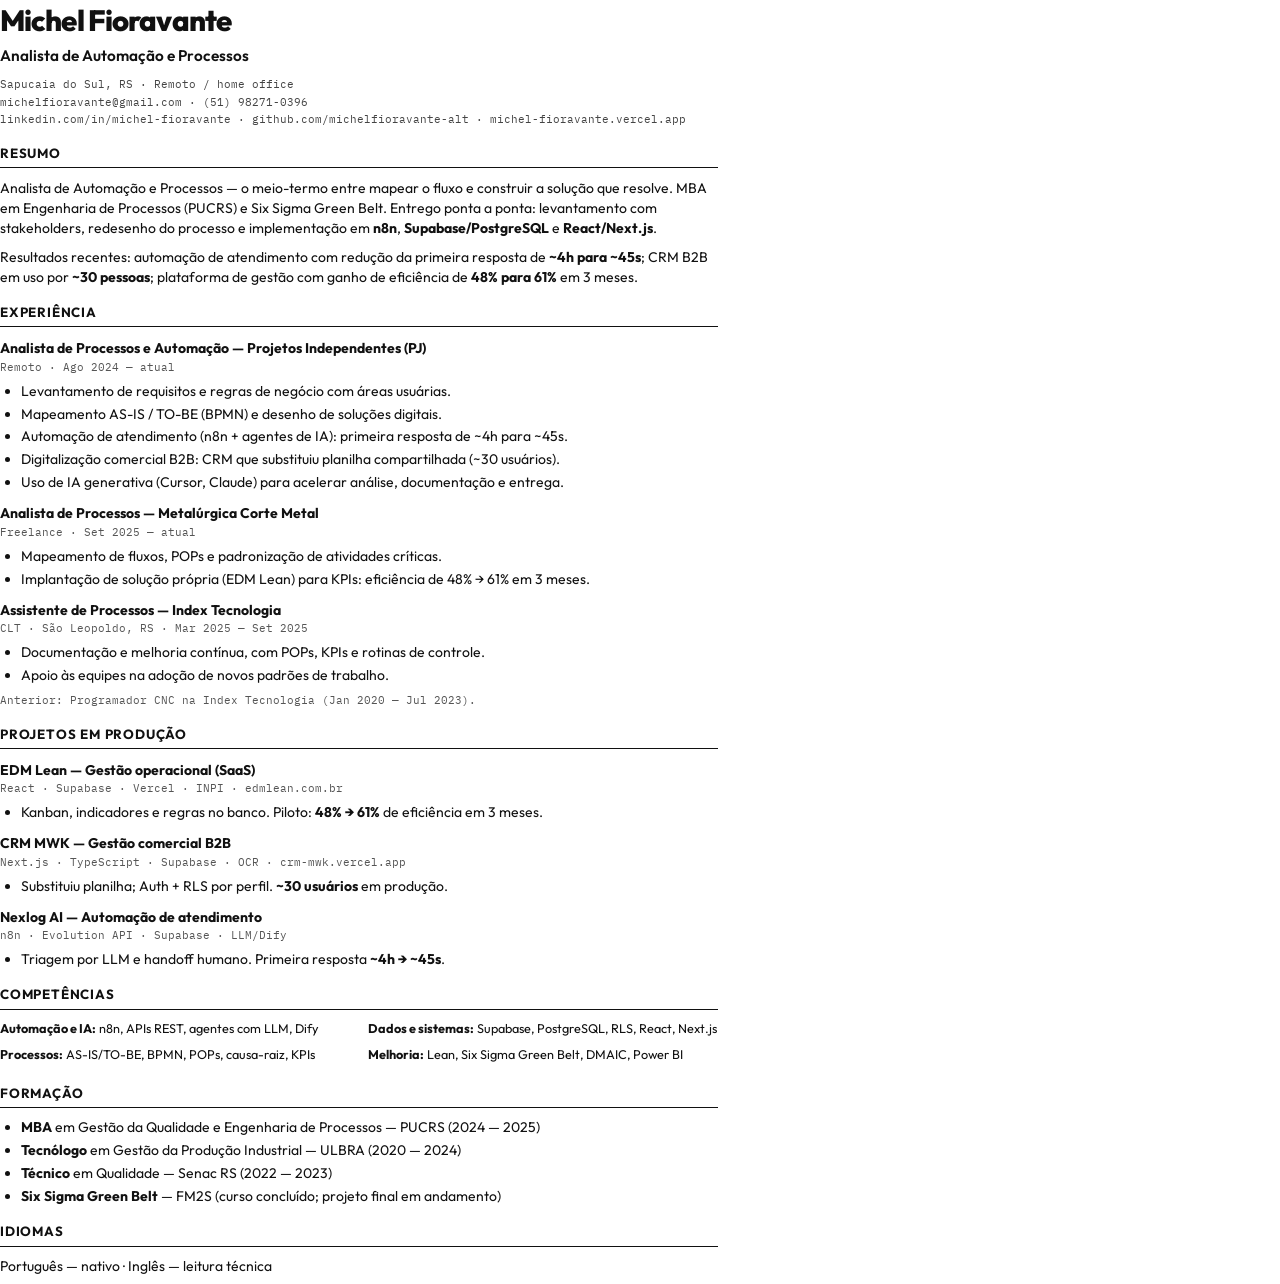
==== assets/cv.html @ 7cc18480 "feat: botao e PDF do curriculo (Analista de Automacao e Processos) Disponibiliza download do CV alin" ====
<!DOCTYPE html>
<html lang="pt-BR">
<head>
  <meta charset="UTF-8" />
  <title>Michel Fioravante — Currículo</title>
  <link href="https://fonts.googleapis.com/css2?family=IBM+Plex+Mono:wght@400;500&family=Outfit:wght@400;600;700;800&display=swap" rel="stylesheet" />
  <style>
    * { box-sizing: border-box; }
    body {
      margin: 0;
      padding: 0;
      font-family: Outfit, "Segoe UI", sans-serif;
      font-size: 10.5pt;
      line-height: 1.45;
      color: #111;
    }
    .page { padding: 0; max-width: 190mm; }
    h1 {
      font-size: 22pt;
      font-weight: 800;
      letter-spacing: -0.03em;
      margin: 0 0 2pt;
    }
    .role {
      font-size: 11.5pt;
      font-weight: 600;
      margin: 0 0 6pt;
    }
    .contact {
      font-family: "IBM Plex Mono", monospace;
      font-size: 8.5pt;
      color: #444;
      margin: 0 0 12pt;
      line-height: 1.55;
    }
    h2 {
      font-size: 10pt;
      font-weight: 700;
      letter-spacing: 0.06em;
      text-transform: uppercase;
      border-bottom: 1.5px solid #111;
      padding-bottom: 3pt;
      margin: 12pt 0 7pt;
    }
    h3 {
      font-size: 10.5pt;
      font-weight: 700;
      margin: 8pt 0 1pt;
    }
    .meta {
      font-family: "IBM Plex Mono", monospace;
      font-size: 8pt;
      color: #555;
      margin: 0 0 4pt;
    }
    p { margin: 0 0 6pt; }
    ul {
      margin: 0 0 6pt;
      padding-left: 16pt;
    }
    li { margin-bottom: 2pt; }
    .skills {
      display: grid;
      grid-template-columns: 1fr 1fr;
      gap: 3pt 14pt;
    }
    .skills p { margin: 0 0 3pt; font-size: 9.5pt; }
    @page { size: A4; margin: 14mm 16mm; }
  </style>
</head>
<body>
  <div class="page">
    <h1>Michel Fioravante</h1>
    <p class="role">Analista de Automação e Processos</p>
    <p class="contact">
      Sapucaia do Sul, RS · Remoto / home office<br />
      michelfioravante@gmail.com · (51) 98271-0396<br />
      linkedin.com/in/michel-fioravante · github.com/michelfioravante-alt · michel-fioravante.vercel.app
    </p>

    <h2>Resumo</h2>
    <p>
      Analista de Automação e Processos — o meio-termo entre mapear o fluxo e construir a solução que resolve.
      MBA em Engenharia de Processos (PUCRS) e Six Sigma Green Belt. Entrego ponta a ponta: levantamento com
      stakeholders, redesenho do processo e implementação em <strong>n8n</strong>, <strong>Supabase/PostgreSQL</strong>
      e <strong>React/Next.js</strong>.
    </p>
    <p>
      Resultados recentes: automação de atendimento com redução da primeira resposta de <strong>~4h para ~45s</strong>;
      CRM B2B em uso por <strong>~30 pessoas</strong>; plataforma de gestão com ganho de eficiência de
      <strong>48% para 61%</strong> em 3 meses.
    </p>

    <h2>Experiência</h2>

    <h3>Analista de Processos e Automação — Projetos Independentes (PJ)</h3>
    <p class="meta">Remoto · Ago 2024 — atual</p>
    <ul>
      <li>Levantamento de requisitos e regras de negócio com áreas usuárias.</li>
      <li>Mapeamento AS-IS / TO-BE (BPMN) e desenho de soluções digitais.</li>
      <li>Automação de atendimento (n8n + agentes de IA): primeira resposta de ~4h para ~45s.</li>
      <li>Digitalização comercial B2B: CRM que substituiu planilha compartilhada (~30 usuários).</li>
      <li>Uso de IA generativa (Cursor, Claude) para acelerar análise, documentação e entrega.</li>
    </ul>

    <h3>Analista de Processos — Metalúrgica Corte Metal</h3>
    <p class="meta">Freelance · Set 2025 — atual</p>
    <ul>
      <li>Mapeamento de fluxos, POPs e padronização de atividades críticas.</li>
      <li>Implantação de solução própria (EDM Lean) para KPIs: eficiência de 48% → 61% em 3 meses.</li>
    </ul>

    <h3>Assistente de Processos — Index Tecnologia</h3>
    <p class="meta">CLT · São Leopoldo, RS · Mar 2025 — Set 2025</p>
    <ul>
      <li>Documentação e melhoria contínua, com POPs, KPIs e rotinas de controle.</li>
      <li>Apoio às equipes na adoção de novos padrões de trabalho.</li>
    </ul>
    <p class="meta">Anterior: Programador CNC na Index Tecnologia (Jan 2020 — Jul 2023).</p>

    <h2>Projetos em produção</h2>

    <h3>EDM Lean — Gestão operacional (SaaS)</h3>
    <p class="meta">React · Supabase · Vercel · INPI · edmlean.com.br</p>
    <ul>
      <li>Kanban, indicadores e regras no banco. Piloto: <strong>48% → 61%</strong> de eficiência em 3 meses.</li>
    </ul>

    <h3>CRM MWK — Gestão comercial B2B</h3>
    <p class="meta">Next.js · TypeScript · Supabase · OCR · crm-mwk.vercel.app</p>
    <ul>
      <li>Substituiu planilha; Auth + RLS por perfil. <strong>~30 usuários</strong> em produção.</li>
    </ul>

    <h3>Nexlog AI — Automação de atendimento</h3>
    <p class="meta">n8n · Evolution API · Supabase · LLM/Dify</p>
    <ul>
      <li>Triagem por LLM e handoff humano. Primeira resposta <strong>~4h → ~45s</strong>.</li>
    </ul>

    <h2>Competências</h2>
    <div class="skills">
      <p><strong>Automação e IA:</strong> n8n, APIs REST, agentes com LLM, Dify</p>
      <p><strong>Dados e sistemas:</strong> Supabase, PostgreSQL, RLS, React, Next.js</p>
      <p><strong>Processos:</strong> AS-IS/TO-BE, BPMN, POPs, causa-raiz, KPIs</p>
      <p><strong>Melhoria:</strong> Lean, Six Sigma Green Belt, DMAIC, Power BI</p>
    </div>

    <h2>Formação</h2>
    <ul>
      <li><strong>MBA</strong> em Gestão da Qualidade e Engenharia de Processos — PUCRS (2024 — 2025)</li>
      <li><strong>Tecnólogo</strong> em Gestão da Produção Industrial — ULBRA (2020 — 2024)</li>
      <li><strong>Técnico</strong> em Qualidade — Senac RS (2022 — 2023)</li>
      <li><strong>Six Sigma Green Belt</strong> — FM2S (curso concluído; projeto final em andamento)</li>
    </ul>

    <h2>Idiomas</h2>
    <p>Português — nativo · Inglês — leitura técnica</p>
  </div>
</body>
</html>
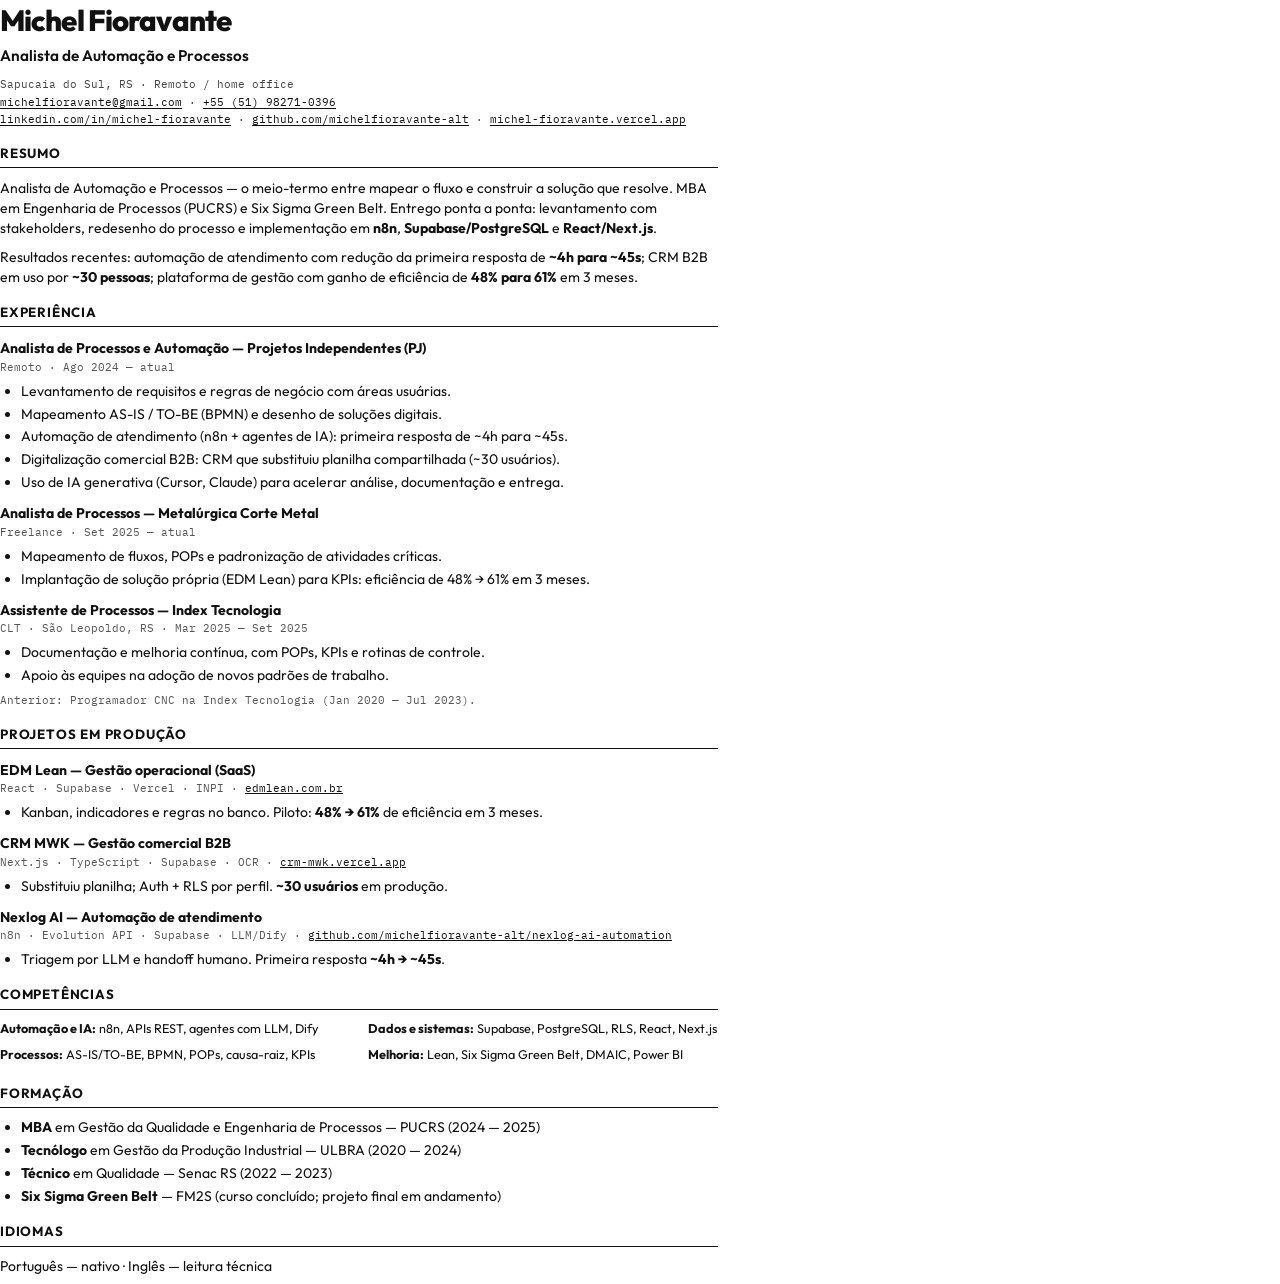
==== commit dce8d70e: "feat: curriculo ATS + links clicaveis nos PDFs Adiciona versao ATS em coluna unica e torna email, Wh" ====
--- a/assets/cv.html
+++ b/assets/cv.html
@@ -33,6 +33,11 @@
       margin: 0 0 12pt;
       line-height: 1.55;
     }
+    .contact a {
+      color: #111;
+      text-decoration: underline;
+      text-underline-offset: 2px;
+    }
     h2 {
       font-size: 10pt;
       font-weight: 700;
@@ -53,6 +58,7 @@
       color: #555;
       margin: 0 0 4pt;
     }
+    .meta a { color: #111; }
     p { margin: 0 0 6pt; }
     ul {
       margin: 0 0 6pt;
@@ -74,8 +80,14 @@
     <p class="role">Analista de Automação e Processos</p>
     <p class="contact">
       Sapucaia do Sul, RS · Remoto / home office<br />
-      michelfioravante@gmail.com · (51) 98271-0396<br />
-      linkedin.com/in/michel-fioravante · github.com/michelfioravante-alt · michel-fioravante.vercel.app
+      <a href="mailto:michelfioravante@gmail.com">michelfioravante@gmail.com</a>
+      ·
+      <a href="https://wa.me/5551982710396">+55 (51) 98271-0396</a><br />
+      <a href="https://www.linkedin.com/in/michel-fioravante/">linkedin.com/in/michel-fioravante</a>
+      ·
+      <a href="https://github.com/michelfioravante-alt">github.com/michelfioravante-alt</a>
+      ·
+      <a href="https://michel-fioravante.vercel.app">michel-fioravante.vercel.app</a>
     </p>
 
     <h2>Resumo</h2>
@@ -121,19 +133,28 @@
     <h2>Projetos em produção</h2>
 
     <h3>EDM Lean — Gestão operacional (SaaS)</h3>
-    <p class="meta">React · Supabase · Vercel · INPI · edmlean.com.br</p>
+    <p class="meta">
+      React · Supabase · Vercel · INPI ·
+      <a href="https://edmlean.com.br">edmlean.com.br</a>
+    </p>
     <ul>
       <li>Kanban, indicadores e regras no banco. Piloto: <strong>48% → 61%</strong> de eficiência em 3 meses.</li>
     </ul>
 
     <h3>CRM MWK — Gestão comercial B2B</h3>
-    <p class="meta">Next.js · TypeScript · Supabase · OCR · crm-mwk.vercel.app</p>
+    <p class="meta">
+      Next.js · TypeScript · Supabase · OCR ·
+      <a href="https://crm-mwk.vercel.app">crm-mwk.vercel.app</a>
+    </p>
     <ul>
       <li>Substituiu planilha; Auth + RLS por perfil. <strong>~30 usuários</strong> em produção.</li>
     </ul>
 
     <h3>Nexlog AI — Automação de atendimento</h3>
-    <p class="meta">n8n · Evolution API · Supabase · LLM/Dify</p>
+    <p class="meta">
+      n8n · Evolution API · Supabase · LLM/Dify ·
+      <a href="https://github.com/michelfioravante-alt/nexlog-ai-automation">github.com/michelfioravante-alt/nexlog-ai-automation</a>
+    </p>
     <ul>
       <li>Triagem por LLM e handoff humano. Primeira resposta <strong>~4h → ~45s</strong>.</li>
     </ul>
